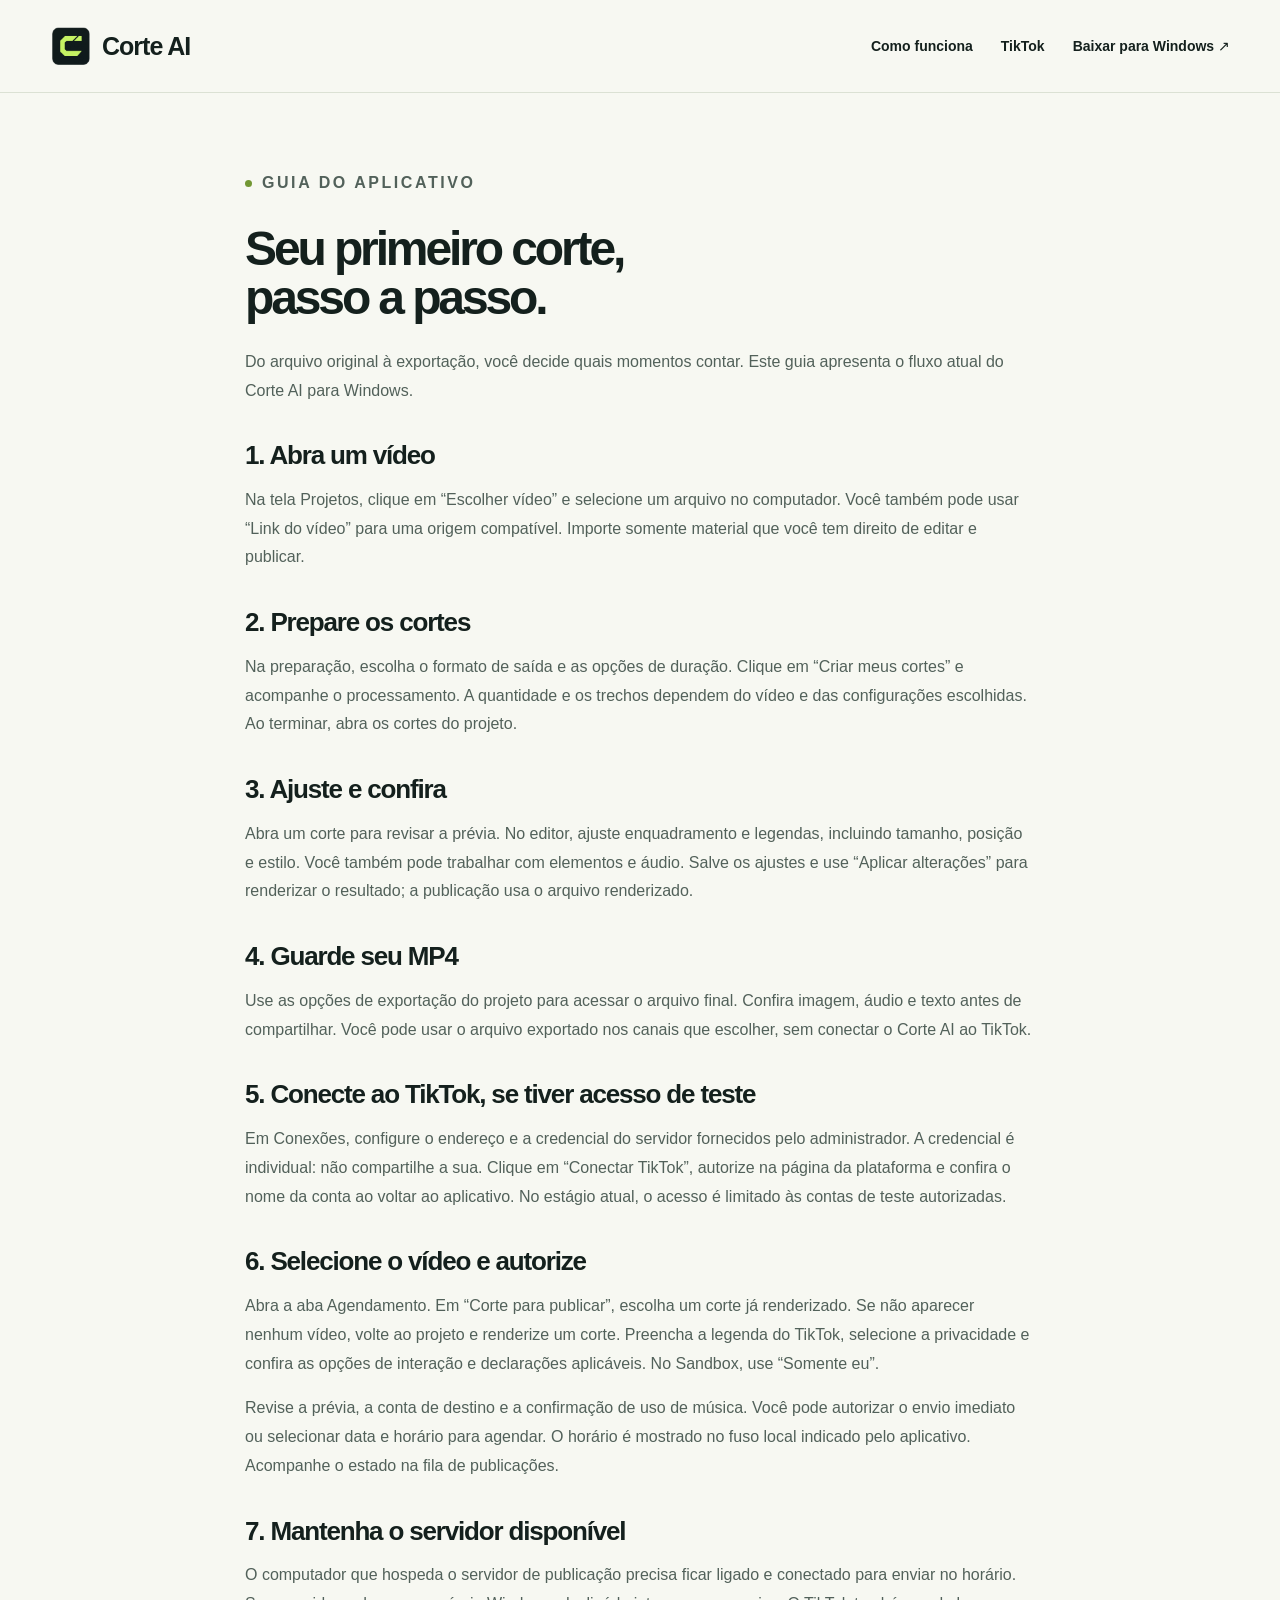
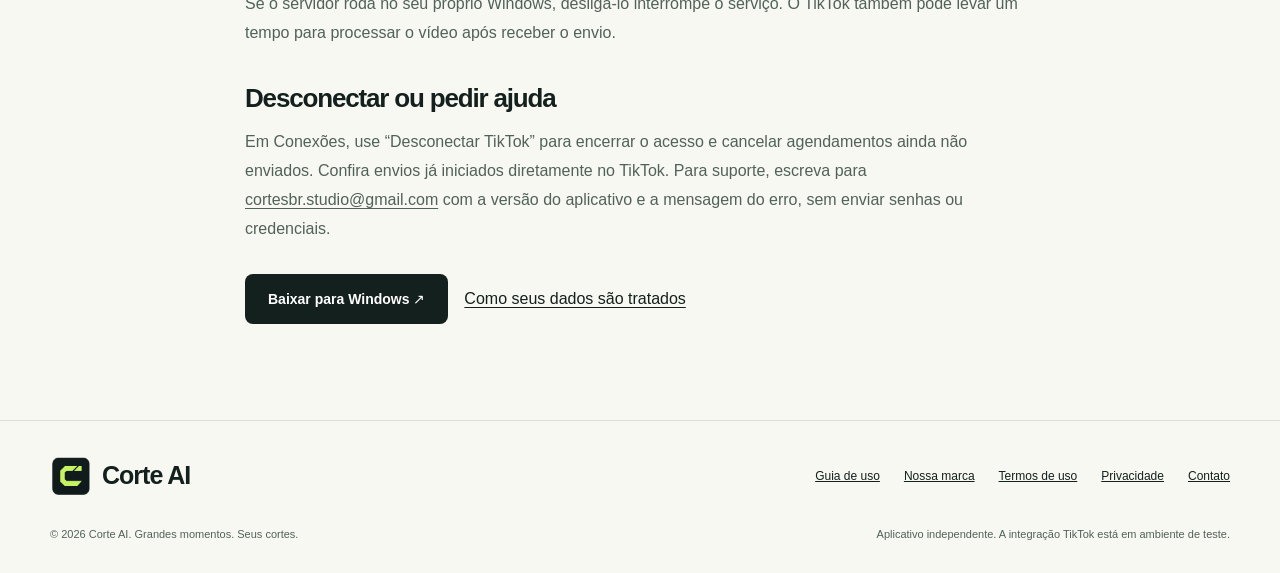
==== guide.html @ 7f174867 "feat: launch original Corte AI website and brand kit" ====
<!doctype html>
<html lang="pt-BR"><head><meta charset="utf-8"><meta name="viewport" content="width=device-width, initial-scale=1"><meta name="description" content="Transforme seus vídeos em cortes com legendas, enquadramento e controle criativo no Windows."><meta name="theme-color" content="#14201d"><meta property="og:title" content="Guia de uso — Corte AI"><meta property="og:description" content="Transforme seus vídeos em cortes com legendas, enquadramento e controle criativo no Windows."><meta property="og:type" content="website"><meta property="og:image" content="https://mrcvinic.github.io/cortesbr-site/assets/brand/icon-512.png"><title>Guia de uso — Corte AI</title><link rel="icon" type="image/png" href="assets/brand/icon-32.png"><link rel="stylesheet" href="style.css"></head><body><a class="skip" href="#conteudo">Pular para o conteúdo</a><header class="header"><nav class="wrap nav" aria-label="Principal"><a class="logo" href="index.html" aria-label="Corte AI — início"><img src="assets/brand/icon-512.png" width="42" height="42" alt="">Corte AI</a><div class="navlinks"><a href="index.html#como-funciona">Como funciona</a><a href="index.html#tiktok">TikTok</a><a class="nav-download" href="index.html#download">Baixar para Windows ↗</a></div></nav></header><main id="conteudo" class="wrap document"><p class="eyebrow">Guia do aplicativo</p><h1>Seu primeiro corte,<br>passo a passo.</h1><p>Do arquivo original à exportação, você decide quais momentos contar. Este guia apresenta o fluxo atual do Corte AI para Windows.</p><h2>1. Abra um vídeo</h2><p>Na tela Projetos, clique em “Escolher vídeo” e selecione um arquivo no computador. Você também pode usar “Link do vídeo” para uma origem compatível. Importe somente material que você tem direito de editar e publicar.</p><h2>2. Prepare os cortes</h2><p>Na preparação, escolha o formato de saída e as opções de duração. Clique em “Criar meus cortes” e acompanhe o processamento. A quantidade e os trechos dependem do vídeo e das configurações escolhidas. Ao terminar, abra os cortes do projeto.</p><h2>3. Ajuste e confira</h2><p>Abra um corte para revisar a prévia. No editor, ajuste enquadramento e legendas, incluindo tamanho, posição e estilo. Você também pode trabalhar com elementos e áudio. Salve os ajustes e use “Aplicar alterações” para renderizar o resultado; a publicação usa o arquivo renderizado.</p><h2>4. Guarde seu MP4</h2><p>Use as opções de exportação do projeto para acessar o arquivo final. Confira imagem, áudio e texto antes de compartilhar. Você pode usar o arquivo exportado nos canais que escolher, sem conectar o Corte AI ao TikTok.</p><h2>5. Conecte ao TikTok, se tiver acesso de teste</h2><p>Em Conexões, configure o endereço e a credencial do servidor fornecidos pelo administrador. A credencial é individual: não compartilhe a sua. Clique em “Conectar TikTok”, autorize na página da plataforma e confira o nome da conta ao voltar ao aplicativo. No estágio atual, o acesso é limitado às contas de teste autorizadas.</p><h2>6. Selecione o vídeo e autorize</h2><p>Abra a aba Agendamento. Em “Corte para publicar”, escolha um corte já renderizado. Se não aparecer nenhum vídeo, volte ao projeto e renderize um corte. Preencha a legenda do TikTok, selecione a privacidade e confira as opções de interação e declarações aplicáveis. No Sandbox, use “Somente eu”.</p><p>Revise a prévia, a conta de destino e a confirmação de uso de música. Você pode autorizar o envio imediato ou selecionar data e horário para agendar. O horário é mostrado no fuso local indicado pelo aplicativo. Acompanhe o estado na fila de publicações.</p><h2>7. Mantenha o servidor disponível</h2><p>O computador que hospeda o servidor de publicação precisa ficar ligado e conectado para enviar no horário. Se o servidor roda no seu próprio Windows, desligá-lo interrompe o serviço. O TikTok também pode levar um tempo para processar o vídeo após receber o envio.</p><h2>Desconectar ou pedir ajuda</h2><p>Em Conexões, use “Desconectar TikTok” para encerrar o acesso e cancelar agendamentos ainda não enviados. Confira envios já iniciados diretamente no TikTok. Para suporte, escreva para <a href="mailto:cortesbr.studio@gmail.com">cortesbr.studio@gmail.com</a> com a versão do aplicativo e a mensagem do erro, sem enviar senhas ou credenciais.</p><div class="actions"><a class="button" href="index.html#download">Baixar para Windows ↗</a><a href="privacy.html">Como seus dados são tratados</a></div></main><footer class="footer"><div class="wrap"><div class="footer-top"><a class="logo" href="index.html"><img src="assets/brand/icon-512.png" width="42" height="42" alt="">Corte AI</a><div class="footer-links"><a href="guide.html">Guia de uso</a><a href="brand.html">Nossa marca</a><a href="terms.html">Termos de uso</a><a href="privacy.html">Privacidade</a><a href="mailto:cortesbr.studio@gmail.com">Contato</a></div></div><div class="footer-bottom"><span>© 2026 Corte AI. Grandes momentos. Seus cortes.</span><span>Aplicativo independente. A integração TikTok está em ambiente de teste.</span></div></div></footer></body></html>
---- style.css ----
@charset "UTF-8";
:root{--ink:#14201d;--muted:#52615a;--paper:#f7f8f2;--lime:#c7f86b;--line:#dbe1d4;--dark:#13211d;font-family:Arial,Helvetica,sans-serif;color:var(--ink);background:var(--paper);font-synthesis:none}*{box-sizing:border-box}html{scroll-behavior:smooth;scroll-padding-top:100px}body{margin:0}a{color:inherit}a:focus-visible,summary:focus-visible{outline:3px solid #48851c;outline-offset:6px}img{max-width:100%;height:auto}button,a{-webkit-tap-highlight-color:transparent}.wrap{width:min(1180px,calc(100% - 64px));margin:auto}.skip{position:absolute;top:-100px;background:var(--lime);padding:16px;z-index:9}.skip:focus{top:8px}.header{border-bottom:1px solid var(--line);background:var(--paper)}.nav{min-height:92px;display:flex;align-items:center;gap:36px}.logo{display:inline-flex;align-items:center;gap:10px;text-decoration:none;font-size:25px;font-weight:800;letter-spacing:-1px;white-space:nowrap}.logo img{width:42px;height:42px}.navlinks{margin-left:auto;display:flex;gap:28px;align-items:center;font-size:14px;font-weight:600}.navlinks a{text-decoration:none}.navlinks a:hover{text-decoration:underline}.pill{display:inline-block;background:#e8edde;padding:9px 14px;border-radius:30px;font-size:12px;letter-spacing:.04em}.hero{padding:74px 0 70px;display:grid;grid-template-columns:1.05fr 1fr;gap:46px;align-items:center}.eyebrow{font-size:12px;letter-spacing:.16em;text-transform:uppercase;font-weight:700;display:flex;align-items:center;gap:10px}.eyebrow:before{content:'';width:7px;height:7px;background:#729733;border-radius:50%}h1{font-size:clamp(48px,5.4vw,76px);line-height:1.02;letter-spacing:-.065em;margin:27px 0 25px;font-weight:800}h1 em{font-style:normal;position:relative;white-space:nowrap;background:linear-gradient(transparent 65%,var(--lime) 65%,var(--lime) 92%,transparent 92%)}.lead{font-size:18px;line-height:1.7;color:var(--muted);max-width:470px}.actions{display:flex;gap:16px;align-items:center;flex-wrap:wrap;margin:30px 0 16px}.button{display:inline-flex;align-items:center;justify-content:center;gap:16px;background:var(--ink);color:white;padding:17px 23px;text-decoration:none;border-radius:8px;font-weight:700;font-size:14px}.button:hover{background:#304139}.button.lime{color:var(--ink);background:var(--lime)}.button.secondary{background:transparent;color:var(--ink);border:1px solid var(--line)}.micro{font-size:12px;color:var(--muted);line-height:1.6}.visual{margin:0;min-width:0}.studio{background:var(--dark);border:1px solid #33433b;border-radius:16px;box-shadow:0 24px 65px #14201d20;overflow:hidden;transform:rotate(-1deg)}.studio-bar{display:flex;align-items:center;justify-content:space-between;color:#c6d3ca;font-size:10px;letter-spacing:.06em;padding:18px;border-bottom:1px solid #33433b}.dots{display:flex;gap:5px}.dots i{width:5px;height:5px;background:#6d7d73;border-radius:100%}.stage{display:grid;grid-template-columns:1fr 122px;gap:18px;padding:24px}.frame{aspect-ratio:9/12;background:#c7f86b;border-radius:9px;position:relative;overflow:hidden;display:flex;align-items:center;justify-content:center}.frame:before,.frame:after{content:'';position:absolute;border:1px solid #507b3650;width:300px;height:300px;border-radius:50%}.frame:after{width:200px;height:200px}.frame img{width:46%;position:relative;z-index:1;transform:rotate(9deg);box-shadow:0 20px 40px #14201d35;border-radius:26%}.caption{position:absolute;bottom:32px;left:15px;right:15px;z-index:2;text-align:center;font-size:20px;font-weight:800;letter-spacing:-.04em;color:#fff}.caption span{display:inline-block;background:#13211d;padding:6px 12px;border-radius:4px}.inspector{color:#c5cfc6;display:flex;flex-direction:column;gap:18px;font-size:10px}.inspector strong{font-size:11px;color:white}.mini-label{font-size:8px;letter-spacing:.12em;color:#a6b5aa;margin-bottom:8px}.mini-track{height:5px;border-radius:9px;background:#405448;margin-top:13px;position:relative}.mini-track:before{content:'';display:block;width:65%;height:5px;background:var(--lime);border-radius:9px}.mini-track:after{content:'';position:absolute;width:10px;height:10px;border-radius:50%;background:#fff;left:60%;top:-3px}.swatches{display:flex;gap:6px;margin-top:9px}.swatches i{width:16px;height:16px;border-radius:50%;background:white}.swatches i:nth-child(2){background:var(--lime)}.swatches i:nth-child(3){background:#a67eff}.mini-card{border:1px solid #3c4e42;border-radius:6px;padding:10px;line-height:1.7}.timeline{margin:0 24px 24px;border-top:1px solid #33433b;padding-top:14px}.ruler{display:flex;justify-content:space-between;color:#9dac9f;font:9px monospace;margin-bottom:9px}.clips{display:flex;gap:5px}.clips i{display:block;height:29px;flex:1;background:#4d6550;border-radius:4px}.clips i:nth-child(2){background:var(--lime);flex:1.6}.audio{margin-top:6px;height:18px;background:repeating-linear-gradient(90deg,#6a825c 0 2px,transparent 2px 5px);border-radius:4px;opacity:.7}.visual figcaption{font-size:10px;text-align:right;color:var(--muted);margin-top:14px}.strip{display:flex;justify-content:space-between;gap:24px;border-top:1px solid var(--line);border-bottom:1px solid var(--line);padding:23px 0;color:var(--muted);font-size:12px}.strip span:before{content:'↗';margin-right:9px;color:var(--ink)}section.block{padding:90px 0}.section-top{display:flex;justify-content:space-between;align-items:flex-end;gap:40px;margin-bottom:40px}h2{font-size:clamp(32px,4vw,49px);line-height:1.1;letter-spacing:-.045em;margin:18px 0 0;font-weight:750}.section-top p{max-width:330px;margin:0;color:var(--muted);font-size:15px;line-height:1.8}.steps{display:grid;grid-template-columns:repeat(3,1fr);gap:20px}.card{padding:30px;border:1px solid var(--line);border-radius:12px;background:#fffefa}.number{font-family:monospace;color:#708063;font-size:12px;display:block;margin-bottom:32px}.card h3{font-size:22px;letter-spacing:-.035em;margin:0 0 14px}.card p{font-size:14px;line-height:1.8;color:var(--muted);margin:0}.tag{display:inline-block;border:1px solid var(--line);padding:7px 9px;font-size:10px;border-radius:5px;margin-top:24px}.dark-section{background:var(--dark);color:#f2f5ed;padding:70px 0}.split{display:grid;grid-template-columns:1fr 1fr;gap:80px;align-items:center}.dark-section p{color:#bdcbbf;line-height:1.8;font-size:15px}.dark-section .eyebrow{color:var(--lime)}.status{display:inline-flex;align-items:center;gap:8px;background:#2b3e30;color:#d8e6d9;border:1px solid #455e42;font-size:11px;padding:8px 12px;border-radius:30px;margin-bottom:8px}.status:before{content:'';width:6px;height:6px;background:var(--lime);border-radius:50%}.queue{background:#203026;border:1px solid #42533e;border-radius:12px;padding:26px}.queue h3{margin:0 0 22px;font-size:14px}.queue-row{display:flex;align-items:center;gap:16px;border-top:1px solid #42533e;padding:18px 0;font-size:13px}.queue-num{font:12px monospace;color:var(--lime)}.queue-row small{display:block;color:#b4c6b3;font-size:11px;margin-top:6px}.queue-row b{margin-left:auto;font-weight:normal;font-size:10px;color:#cfedb9}.queue-note{font-size:11px!important;margin:10px 0 0;line-height:1.7!important}.faq{max-width:800px;margin:40px auto 0}details{border-bottom:1px solid var(--line);padding:22px 0}summary{cursor:pointer;font-size:17px;font-weight:600;line-height:1.5}details p{font-size:15px;line-height:1.8;color:var(--muted);max-width:690px}.cta{background:var(--lime);padding:52px;border-radius:16px;display:flex;align-items:center;justify-content:space-between;gap:30px;margin-bottom:80px}.cta h2{margin:0;max-width:620px}.cta p{font-size:14px;margin:17px 0 0;line-height:1.7}.footer{border-top:1px solid var(--line);padding:34px 0 30px}.footer-top{display:flex;justify-content:space-between;gap:24px;align-items:center}.footer-links{display:flex;flex-wrap:wrap;gap:24px;font-size:12px}.footer-bottom{margin-top:28px;font-size:11px;color:var(--muted);display:flex;justify-content:space-between;gap:20px;line-height:1.7}.document{max-width:790px;padding:60px 0 80px}.document h1{font-size:48px}.document h2{font-size:26px;margin:36px 0 16px}.document p,.document li{font-size:16px;line-height:1.8;color:var(--muted)}.document a{text-underline-offset:3px}.brand-preview{background:white;padding:36px;border:1px solid var(--line);border-radius:12px;margin:30px 0}.palette{display:flex;gap:16px;flex-wrap:wrap}.palette span{padding:18px;border-radius:6px;font:13px monospace}.center{text-align:center}.center .eyebrow{justify-content:center}
@media(max-width:900px){.wrap{width:calc(100% - 40px)}.nav{gap:16px;min-height:78px}.navlinks{gap:16px}.hero{gap:28px;padding-top:50px}.stage{grid-template-columns:1fr 90px;padding:16px;gap:12px}.inspector{gap:12px}.caption{font-size:16px;bottom:20px}.split{gap:35px}.card{padding:24px}.cta{padding:36px}.navlinks .nav-download{display:none}}
@media(max-width:650px){.wrap{width:calc(100% - 36px)}.nav{min-height:74px}.logo{font-size:22px}.logo img{width:35px;height:35px}.navlinks{font-size:12px;gap:14px}.navlinks a:first-child{display:none}.hero{grid-template-columns:1fr;padding:44px 0 36px;gap:35px}h1{font-size:57px;max-width:440px}.lead{font-size:16px}.studio{transform:none}.stage{grid-template-columns:1fr 110px;padding:24px}.frame{aspect-ratio:9/10}.caption{font-size:21px}.strip{flex-wrap:wrap;justify-content:flex-start;gap:15px 22px;font-size:11px}.steps,.split{grid-template-columns:1fr}.section-top{display:block}.section-top p{margin-top:24px}.card{padding:28px}.number{margin-bottom:20px}.block,section.block{padding:58px 0}.dark-section{padding:50px 0}.split{gap:28px}.cta{display:block;padding:30px;margin-bottom:50px}.cta .button{margin-top:25px}.footer-top,.footer-bottom{display:block}.footer-links{margin-top:24px;gap:18px}.footer-bottom span{display:block;margin:10px 0}.document{padding-top:35px}.document h1{font-size:40px}.brand-preview{padding:15px}}
@media(prefers-reduced-motion:reduce){html{scroll-behavior:auto}}
@media(max-width:420px){.stage{grid-template-columns:1fr 88px;gap:12px;padding:18px}.caption{font-size:14px;bottom:18px}.caption span{padding:5px 7px}.inspector{font-size:9px}.mini-card{padding:8px}.frame{aspect-ratio:9/13}}
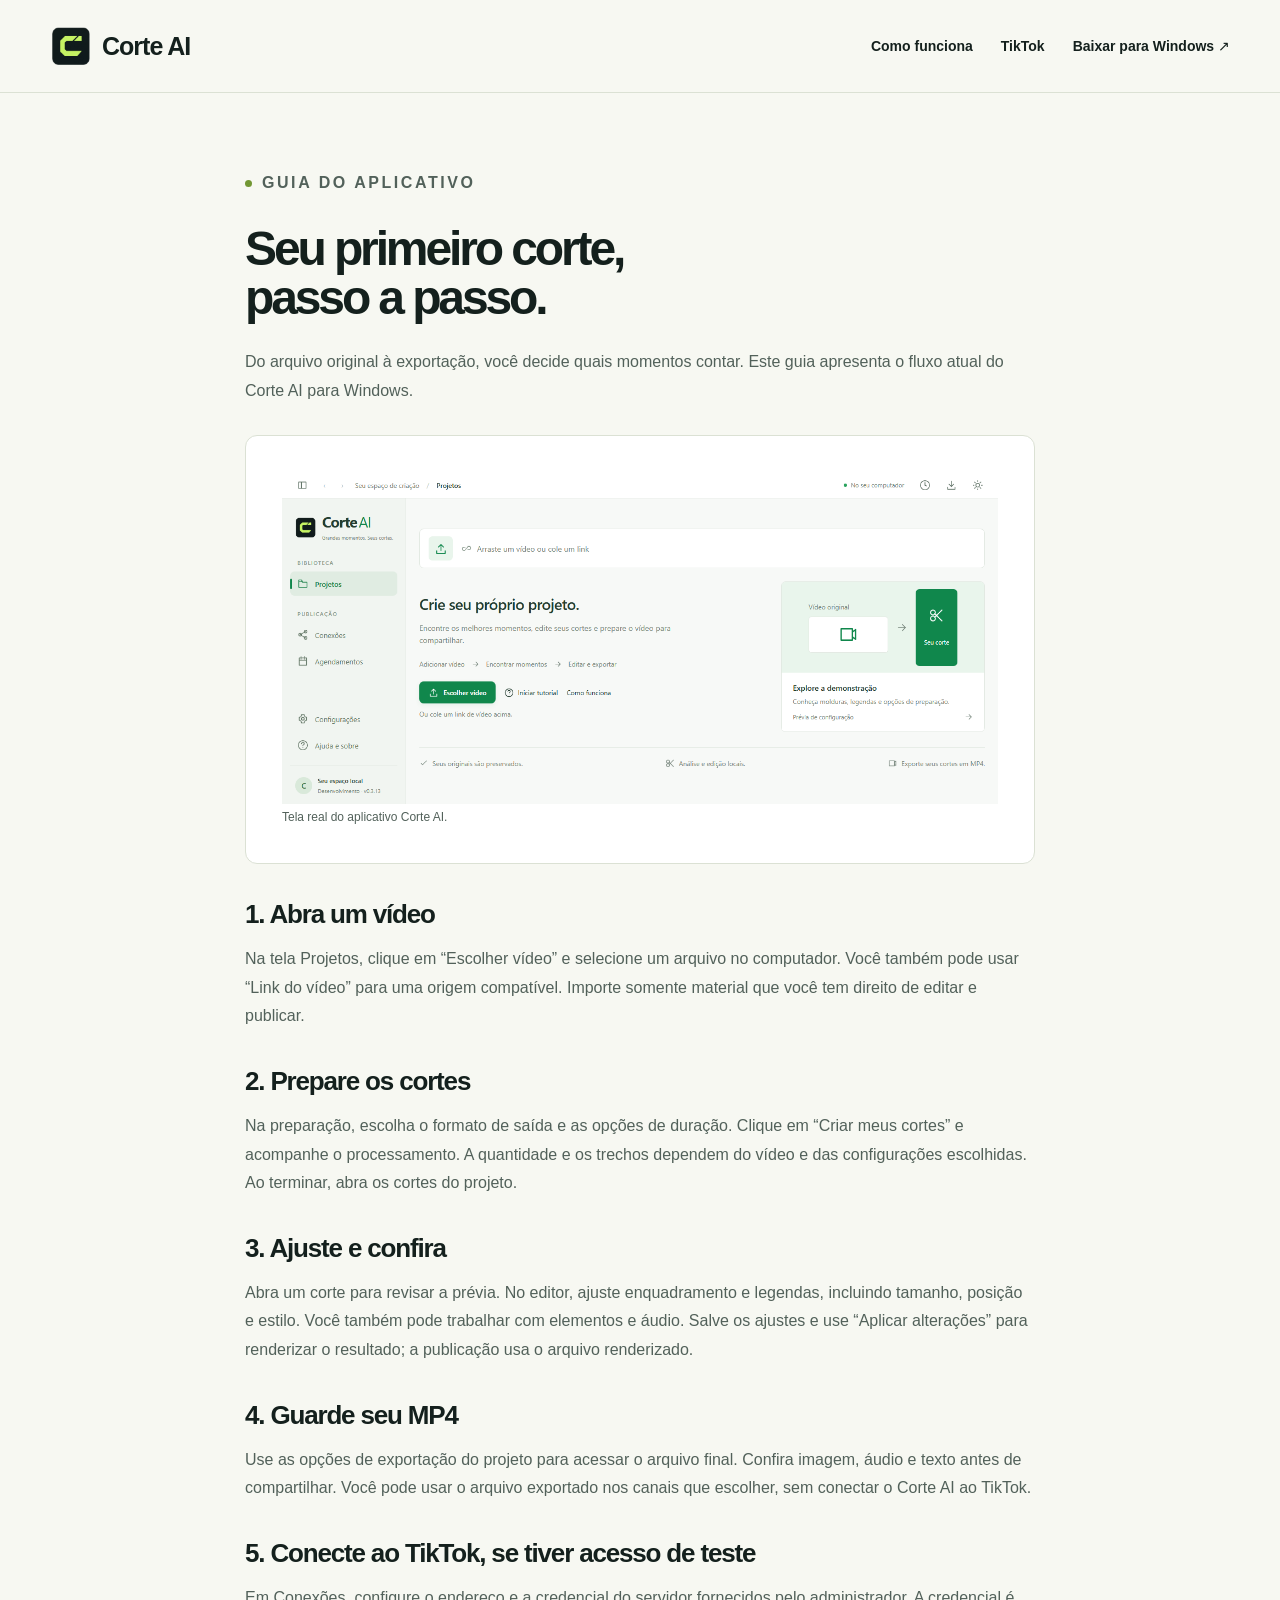
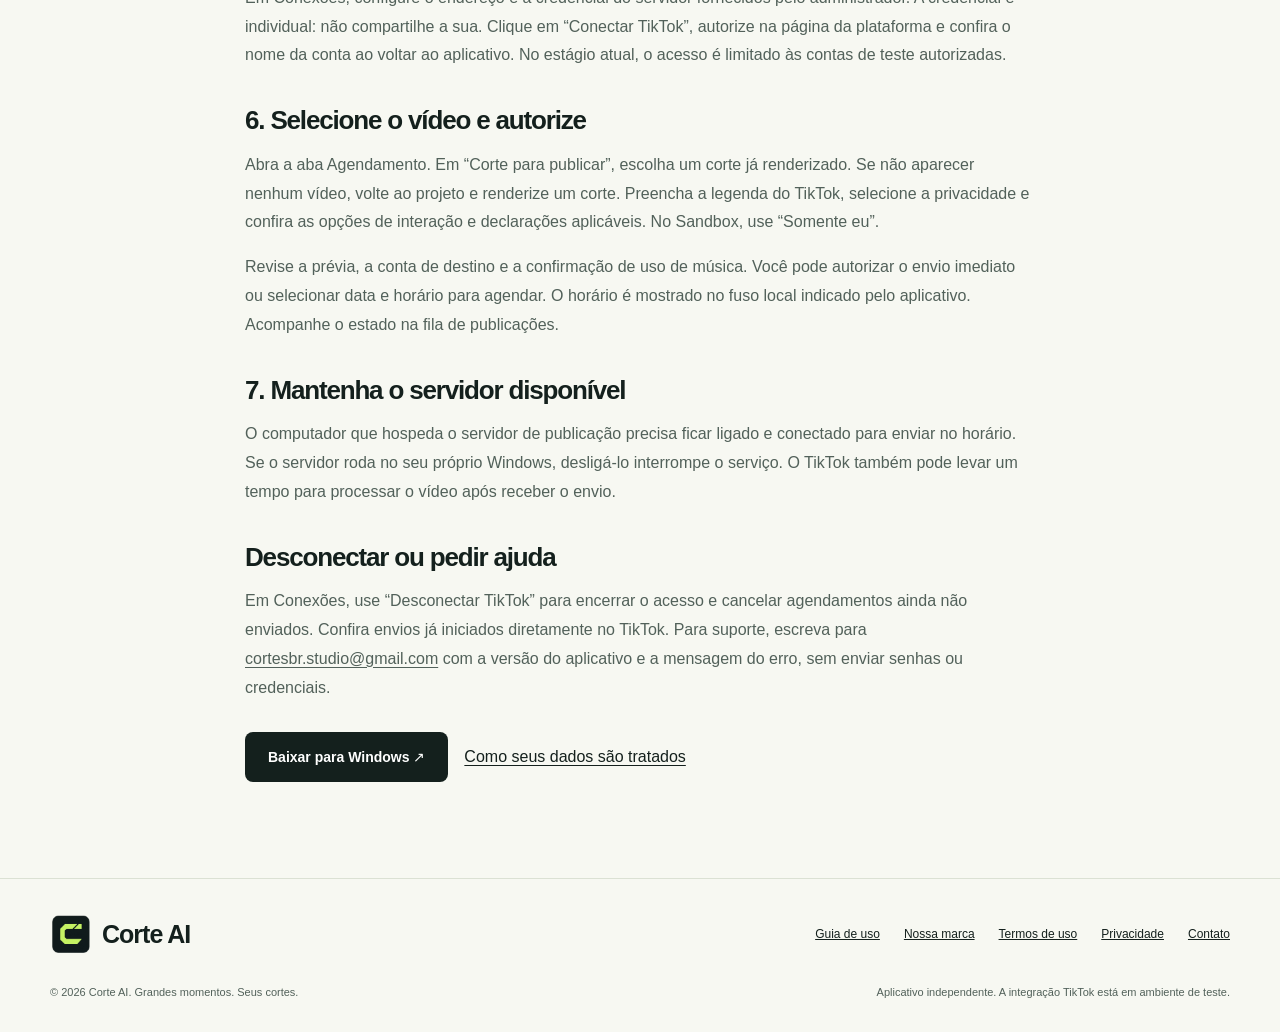
==== commit 5c92e833: "docs: show real application and link Windows 0.3.13" ====
--- a/guide.html
+++ b/guide.html
@@ -1,2 +1,2 @@
 <!doctype html>
-<html lang="pt-BR"><head><meta charset="utf-8"><meta name="viewport" content="width=device-width, initial-scale=1"><meta name="description" content="Transforme seus vídeos em cortes com legendas, enquadramento e controle criativo no Windows."><meta name="theme-color" content="#14201d"><meta property="og:title" content="Guia de uso — Corte AI"><meta property="og:description" content="Transforme seus vídeos em cortes com legendas, enquadramento e controle criativo no Windows."><meta property="og:type" content="website"><meta property="og:image" content="https://mrcvinic.github.io/cortesbr-site/assets/brand/icon-512.png"><title>Guia de uso — Corte AI</title><link rel="icon" type="image/png" href="assets/brand/icon-32.png"><link rel="stylesheet" href="style.css"></head><body><a class="skip" href="#conteudo">Pular para o conteúdo</a><header class="header"><nav class="wrap nav" aria-label="Principal"><a class="logo" href="index.html" aria-label="Corte AI — início"><img src="assets/brand/icon-512.png" width="42" height="42" alt="">Corte AI</a><div class="navlinks"><a href="index.html#como-funciona">Como funciona</a><a href="index.html#tiktok">TikTok</a><a class="nav-download" href="index.html#download">Baixar para Windows ↗</a></div></nav></header><main id="conteudo" class="wrap document"><p class="eyebrow">Guia do aplicativo</p><h1>Seu primeiro corte,<br>passo a passo.</h1><p>Do arquivo original à exportação, você decide quais momentos contar. Este guia apresenta o fluxo atual do Corte AI para Windows.</p><h2>1. Abra um vídeo</h2><p>Na tela Projetos, clique em “Escolher vídeo” e selecione um arquivo no computador. Você também pode usar “Link do vídeo” para uma origem compatível. Importe somente material que você tem direito de editar e publicar.</p><h2>2. Prepare os cortes</h2><p>Na preparação, escolha o formato de saída e as opções de duração. Clique em “Criar meus cortes” e acompanhe o processamento. A quantidade e os trechos dependem do vídeo e das configurações escolhidas. Ao terminar, abra os cortes do projeto.</p><h2>3. Ajuste e confira</h2><p>Abra um corte para revisar a prévia. No editor, ajuste enquadramento e legendas, incluindo tamanho, posição e estilo. Você também pode trabalhar com elementos e áudio. Salve os ajustes e use “Aplicar alterações” para renderizar o resultado; a publicação usa o arquivo renderizado.</p><h2>4. Guarde seu MP4</h2><p>Use as opções de exportação do projeto para acessar o arquivo final. Confira imagem, áudio e texto antes de compartilhar. Você pode usar o arquivo exportado nos canais que escolher, sem conectar o Corte AI ao TikTok.</p><h2>5. Conecte ao TikTok, se tiver acesso de teste</h2><p>Em Conexões, configure o endereço e a credencial do servidor fornecidos pelo administrador. A credencial é individual: não compartilhe a sua. Clique em “Conectar TikTok”, autorize na página da plataforma e confira o nome da conta ao voltar ao aplicativo. No estágio atual, o acesso é limitado às contas de teste autorizadas.</p><h2>6. Selecione o vídeo e autorize</h2><p>Abra a aba Agendamento. Em “Corte para publicar”, escolha um corte já renderizado. Se não aparecer nenhum vídeo, volte ao projeto e renderize um corte. Preencha a legenda do TikTok, selecione a privacidade e confira as opções de interação e declarações aplicáveis. No Sandbox, use “Somente eu”.</p><p>Revise a prévia, a conta de destino e a confirmação de uso de música. Você pode autorizar o envio imediato ou selecionar data e horário para agendar. O horário é mostrado no fuso local indicado pelo aplicativo. Acompanhe o estado na fila de publicações.</p><h2>7. Mantenha o servidor disponível</h2><p>O computador que hospeda o servidor de publicação precisa ficar ligado e conectado para enviar no horário. Se o servidor roda no seu próprio Windows, desligá-lo interrompe o serviço. O TikTok também pode levar um tempo para processar o vídeo após receber o envio.</p><h2>Desconectar ou pedir ajuda</h2><p>Em Conexões, use “Desconectar TikTok” para encerrar o acesso e cancelar agendamentos ainda não enviados. Confira envios já iniciados diretamente no TikTok. Para suporte, escreva para <a href="mailto:cortesbr.studio@gmail.com">cortesbr.studio@gmail.com</a> com a versão do aplicativo e a mensagem do erro, sem enviar senhas ou credenciais.</p><div class="actions"><a class="button" href="index.html#download">Baixar para Windows ↗</a><a href="privacy.html">Como seus dados são tratados</a></div></main><footer class="footer"><div class="wrap"><div class="footer-top"><a class="logo" href="index.html"><img src="assets/brand/icon-512.png" width="42" height="42" alt="">Corte AI</a><div class="footer-links"><a href="guide.html">Guia de uso</a><a href="brand.html">Nossa marca</a><a href="terms.html">Termos de uso</a><a href="privacy.html">Privacidade</a><a href="mailto:cortesbr.studio@gmail.com">Contato</a></div></div><div class="footer-bottom"><span>© 2026 Corte AI. Grandes momentos. Seus cortes.</span><span>Aplicativo independente. A integração TikTok está em ambiente de teste.</span></div></div></footer></body></html>+<html lang="pt-BR"><head><meta charset="utf-8"><meta name="viewport" content="width=device-width, initial-scale=1"><meta name="description" content="Transforme seus vídeos em cortes com legendas, enquadramento e controle criativo no Windows."><meta name="theme-color" content="#14201d"><meta property="og:title" content="Guia de uso — Corte AI"><meta property="og:description" content="Transforme seus vídeos em cortes com legendas, enquadramento e controle criativo no Windows."><meta property="og:type" content="website"><meta property="og:image" content="https://mrcvinic.github.io/cortesbr-site/assets/brand/icon-512.png"><title>Guia de uso — Corte AI</title><link rel="icon" type="image/png" href="assets/brand/icon-32.png"><link rel="stylesheet" href="style.css"></head><body><a class="skip" href="#conteudo">Pular para o conteúdo</a><header class="header"><nav class="wrap nav" aria-label="Principal"><a class="logo" href="index.html" aria-label="Corte AI — início"><img src="assets/brand/icon-512.png" width="42" height="42" alt="">Corte AI</a><div class="navlinks"><a href="index.html#como-funciona">Como funciona</a><a href="index.html#tiktok">TikTok</a><a class="nav-download" href="index.html#download">Baixar para Windows ↗</a></div></nav></header><main id="conteudo" class="wrap document"><p class="eyebrow">Guia do aplicativo</p><h1>Seu primeiro corte,<br>passo a passo.</h1><p>Do arquivo original à exportação, você decide quais momentos contar. Este guia apresenta o fluxo atual do Corte AI para Windows.</p><figure class="brand-preview"><img src="assets/screenshots/projects.png" width="1304" height="604" alt="Tela Projetos do Corte AI, com o botão Escolher vídeo e a navegação Conexões e Agendamentos"><figcaption class="micro">Tela real do aplicativo Corte AI.</figcaption></figure><h2>1. Abra um vídeo</h2><p>Na tela Projetos, clique em “Escolher vídeo” e selecione um arquivo no computador. Você também pode usar “Link do vídeo” para uma origem compatível. Importe somente material que você tem direito de editar e publicar.</p><h2>2. Prepare os cortes</h2><p>Na preparação, escolha o formato de saída e as opções de duração. Clique em “Criar meus cortes” e acompanhe o processamento. A quantidade e os trechos dependem do vídeo e das configurações escolhidas. Ao terminar, abra os cortes do projeto.</p><h2>3. Ajuste e confira</h2><p>Abra um corte para revisar a prévia. No editor, ajuste enquadramento e legendas, incluindo tamanho, posição e estilo. Você também pode trabalhar com elementos e áudio. Salve os ajustes e use “Aplicar alterações” para renderizar o resultado; a publicação usa o arquivo renderizado.</p><h2>4. Guarde seu MP4</h2><p>Use as opções de exportação do projeto para acessar o arquivo final. Confira imagem, áudio e texto antes de compartilhar. Você pode usar o arquivo exportado nos canais que escolher, sem conectar o Corte AI ao TikTok.</p><h2>5. Conecte ao TikTok, se tiver acesso de teste</h2><p>Em Conexões, configure o endereço e a credencial do servidor fornecidos pelo administrador. A credencial é individual: não compartilhe a sua. Clique em “Conectar TikTok”, autorize na página da plataforma e confira o nome da conta ao voltar ao aplicativo. No estágio atual, o acesso é limitado às contas de teste autorizadas.</p><h2>6. Selecione o vídeo e autorize</h2><p>Abra a aba Agendamento. Em “Corte para publicar”, escolha um corte já renderizado. Se não aparecer nenhum vídeo, volte ao projeto e renderize um corte. Preencha a legenda do TikTok, selecione a privacidade e confira as opções de interação e declarações aplicáveis. No Sandbox, use “Somente eu”.</p><p>Revise a prévia, a conta de destino e a confirmação de uso de música. Você pode autorizar o envio imediato ou selecionar data e horário para agendar. O horário é mostrado no fuso local indicado pelo aplicativo. Acompanhe o estado na fila de publicações.</p><h2>7. Mantenha o servidor disponível</h2><p>O computador que hospeda o servidor de publicação precisa ficar ligado e conectado para enviar no horário. Se o servidor roda no seu próprio Windows, desligá-lo interrompe o serviço. O TikTok também pode levar um tempo para processar o vídeo após receber o envio.</p><h2>Desconectar ou pedir ajuda</h2><p>Em Conexões, use “Desconectar TikTok” para encerrar o acesso e cancelar agendamentos ainda não enviados. Confira envios já iniciados diretamente no TikTok. Para suporte, escreva para <a href="mailto:cortesbr.studio@gmail.com">cortesbr.studio@gmail.com</a> com a versão do aplicativo e a mensagem do erro, sem enviar senhas ou credenciais.</p><div class="actions"><a class="button" href="index.html#download">Baixar para Windows ↗</a><a href="privacy.html">Como seus dados são tratados</a></div></main><footer class="footer"><div class="wrap"><div class="footer-top"><a class="logo" href="index.html"><img src="assets/brand/icon-512.png" width="42" height="42" alt="">Corte AI</a><div class="footer-links"><a href="guide.html">Guia de uso</a><a href="brand.html">Nossa marca</a><a href="terms.html">Termos de uso</a><a href="privacy.html">Privacidade</a><a href="mailto:cortesbr.studio@gmail.com">Contato</a></div></div><div class="footer-bottom"><span>© 2026 Corte AI. Grandes momentos. Seus cortes.</span><span>Aplicativo independente. A integração TikTok está em ambiente de teste.</span></div></div></footer></body></html>
